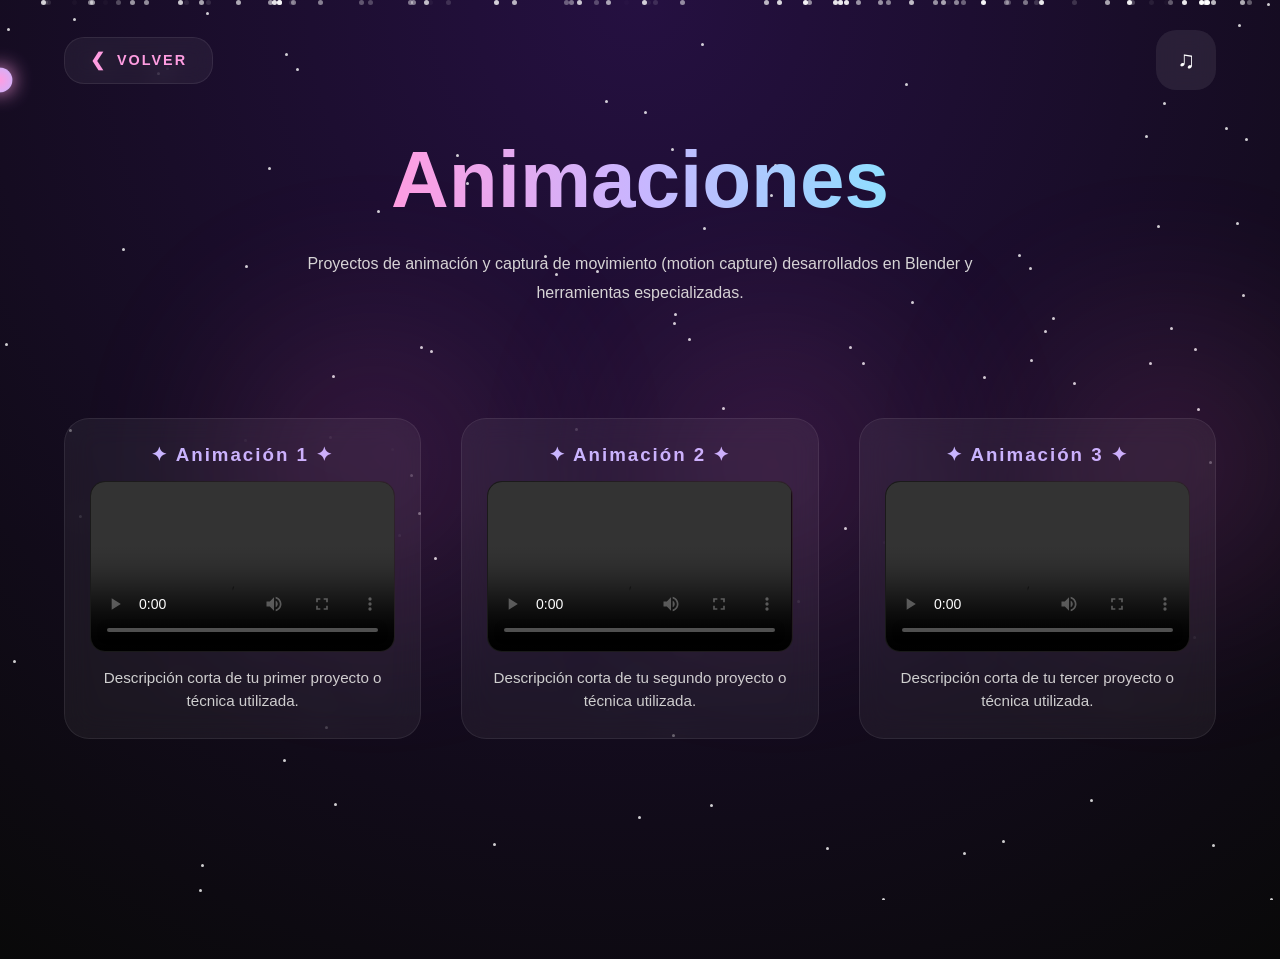
==== projects/animacion.html @ 5d85b941 "Add files via upload" ====
<!DOCTYPE html>
<html lang="es">
<head>
  <meta charset="UTF-8">
  <title>Animaciones - Galería</title>
  <link rel="stylesheet" href="../style.css">
</head>
<body>

  <div class="cursor"></div>
  <div class="stars"></div>
  <div class="particles"></div>

  <audio id="bgMusic" loop>
    <source src="../music/dream.mp3" type="audio/mp3">
  </audio>
  <audio id="hoverSound">
    <source src="../sounds/hover.mp3">
  </audio>

  <section class="project-page">

    <div class="hero-nav">
      <a href="../index.html" class="btn-back">
        <span>&#10094;</span> VOLVER
      </a>
      <div class="music-player">
        <button id="musicBtn">♫</button>
      </div>
    </div>

    <div class="gallery-hero">
      <h1 class="main-title">Animaciones</h1>
      <p class="section-text">
        Proyectos de animación y captura de movimiento (motion capture) desarrollados en Blender y herramientas especializadas.
      </p>
    </div>

    <div class="animation-gallery">
      
      <div class="animation-card">
        <div class="card-glow"></div>
        <h3>✦ Animación 1 ✦</h3>
        <div class="video-container">
          <video controls loop playsinline class="anim-video">
            <source src="../img/PIA.mp4" type="video/mp4">
            Tu navegador no soporta videos.
          </video>
        </div>
        <p class="anim-desc">Descripción corta de tu primer proyecto o técnica utilizada.</p>
      </div>

      <div class="animation-card">
        <div class="card-glow"></div>
        <h3>✦ Animación 2 ✦</h3>
        <div class="video-container">
          <video controls loop playsinline class="anim-video">
            <source src="../img/reel10000-0235.mp4" type="video/mp4">
            Tu navegador no soporta videos.
          </video>
        </div>
        <p class="anim-desc">Descripción corta de tu segundo proyecto o técnica utilizada.</p>
      </div>

      <div class="animation-card">
        <div class="card-glow"></div>
        <h3>✦ Animación 3 ✦</h3>
        <div class="video-container">
          <video controls loop playsinline class="anim-video">
            <source src="../img/VideoEmo.mp4" type="video/mp4">
            Tu navegador no soporta videos.
          </video>
        </div>
        <p class="anim-desc">Descripción corta de tu tercer proyecto o técnica utilizada.</p>
      </div>

    </div>

  </section>

  <script src="../script.js"></script>
</body>
</html>
---- style.css ----
*{
      margin:0;
      padding:0;
      box-sizing:border-box;
    }

    body{
      background:
      radial-gradient(circle at top, #2a1f4d 0%, #151515 45%, #0c0c0c 100%);
      color:white;
      font-family:'Fredoka', sans-serif;
      overflow-x:hidden;
    }

    /* Fondo aesthetic */

    .stars{
      position:fixed;
      width:100%;
      height:100%;
      top:0;
      left:0;
      pointer-events:none;
      z-index:-1;
      overflow:hidden;
    }

    .star{
      position:absolute;
      width:3px;
      height:3px;
      background:white;
      border-radius:50%;
      opacity:.8;
      animation: twinkle 3s infinite ease-in-out;
    }

    @keyframes twinkle{
      0%{ opacity:.2; transform:scale(1);}
      50%{ opacity:1; transform:scale(1.8);}
      100%{ opacity:.2; transform:scale(1);}
    }

    /* Navbar */

    nav{
      width:100%;
      padding:25px 8%;
      display:flex;
      justify-content:space-between;
      align-items:center;

      position:fixed;
      top:0;

      backdrop-filter: blur(10px);
      background:rgba(255,255,255,0.05);

      border-bottom:1px solid rgba(255,255,255,0.08);

      z-index:1000;
    }

    .logo{
      font-size:1.5rem;
      color:#f7b6d2;
      font-weight:600;
    }

    nav ul{
      display:flex;
      gap:25px;
      list-style:none;
    }

    nav a{
      color:white;
      text-decoration:none;
      transition:.3s;
    }

    nav a:hover{
      color:#c8b6ff;
    }

    /* HERO */

    .hero{
      min-height:100vh;
      display:flex;
      align-items:center;
      justify-content:center;
      text-align:center;
      padding:120px 10%;
    }

    .hero-content{
      max-width:850px;
    }

    .subtitle{
      color:#c8b6ff;
      letter-spacing:4px;
      margin-bottom:20px;
      font-family:'Orbitron', sans-serif;
    }

    .hero h1{
      font-size:5rem;
      line-height:1.1;
      margin-bottom:25px;

      background:linear-gradient(
      to right,
      #f7b6d2,
      #c8b6ff,
      #a0e7ff);

      -webkit-background-clip:text;
      -webkit-text-fill-color:transparent;
    }

    .hero p{
      color:#d8d8d8;
      font-size:1.2rem;
      line-height:1.8;
      margin-bottom:40px;
    }

    .buttons{
      display:flex;
      gap:20px;
      justify-content:center;
      flex-wrap:wrap;
    }

    .btn{
      padding:15px 35px;
      border-radius:999px;
      border:none;
      cursor:pointer;
      font-size:1rem;
      transition:.3s;
      text-decoration:none;
    }

    .btn-primary{
      background:#c8b6ff;
      color:black;
      box-shadow:0 0 25px rgba(200,182,255,.5);
    }

    .btn-primary:hover{
      transform:translateY(-5px);
    }

    .btn-secondary{
      background:rgba(255,255,255,.08);
      border:1px solid rgba(255,255,255,.1);
      color:white;
      backdrop-filter: blur(10px);
    }

    .btn-secondary:hover{
      background:rgba(255,255,255,.15);
    }

    /* Secciones */

    section{
      padding:120px 10%;
    }

    .section-title{
      font-size:3rem;
      margin-bottom:20px;
      color:#f7b6d2;
    }

    .section-text{
      color:#d6d6d6;
      max-width:700px;
      line-height:1.8;
      margin-bottom:50px;
    }

    /* About */

    .about-card{
      background:rgba(255,255,255,0.05);
      border:1px solid rgba(255,255,255,0.08);

      backdrop-filter: blur(15px);

      border-radius:30px;
      padding:40px;

      box-shadow:0 0 30px rgba(200,182,255,.1);
    }

    .stats{
      margin-top:30px;
      display:grid;
      grid-template-columns:repeat(auto-fit,minmax(200px,1fr));
      gap:20px;
    }

    .stat-box{
      background:rgba(255,255,255,0.04);
      border-radius:20px;
      padding:20px;
    }

    .stat-box h3{
      color:#a0e7ff;
      margin-bottom:10px;
    }

    /* Proyectos */

    .projects-grid{
      display:grid;
      grid-template-columns:repeat(auto-fit,minmax(280px,1fr));
      gap:30px;
    }

    .project-card{
      background:rgba(255,255,255,0.05);
      border-radius:30px;
      overflow:hidden;

      transition:.4s;

      border:1px solid rgba(255,255,255,.08);
    }

    .project-card:hover{
      transform:translateY(-10px) scale(1.02);

      box-shadow:
      0 0 25px rgba(247,182,210,.2),
      0 0 40px rgba(200,182,255,.2);
    }

    .project-image{
      width:100%;
      height:220px;
      object-fit:cover;
    }

    .project-content{
      padding:25px;
    }

    .project-content h3{
      margin-bottom:10px;
      color:#f7b6d2;
    }

    .project-content p{
      color:#d8d8d8;
      line-height:1.6;
    }

    /* Footer */

    footer{
      text-align:center;
      padding:40px;
      color:#9e9e9e;
    }

    /* Responsive */

    @media(max-width:768px){

      .hero h1{
        font-size:3rem;
      }

      nav{
        flex-direction:column;
        gap:15px;
      }

    }
    /* ========================= */
/* ABOUT SECTION */
/* ========================= */

.about-section{

  min-height:100vh;

  padding:120px 8%;

  display:grid;

  grid-template-columns:
  420px 1fr;

  gap:70px;

  align-items:center;
}

/* LEFT CARD */

.player-card{

  position:relative;

  background:
  linear-gradient(
  145deg,
  rgba(33,18,60,.95),
  rgba(13,10,30,.95));

  border:2px solid rgba(255,255,255,.08);

  border-radius:35px;

  padding:30px;

  overflow:hidden;

  box-shadow:
  0 0 40px rgba(199,130,255,.2),
  0 0 90px rgba(255,105,180,.1);
}

/* glow */

.card-glow{

  position:absolute;

  width:250px;
  height:250px;

  background:#ff6bd6;

  border-radius:50%;

  filter:blur(100px);

  opacity:.18;

  top:-80px;
  right:-80px;
}

/* top */

.player-top{

  display:flex;

  justify-content:space-between;

  align-items:center;

  margin-bottom:25px;
}

.player-id{

  color:#ff9de1;

  font-family:'Orbitron', sans-serif;

  letter-spacing:2px;

  font-size:.9rem;
}

.hearts{

  color:#ff9de1;
}

/* image */

.player-image-container{

  display:flex;
  justify-content:center;

  margin-bottom:25px;
}

.player-image{

  width:100%;
  max-width:300px;

  height:380px;

  object-fit:cover;

  border-radius:25px;

  border:2px solid rgba(255,255,255,.08);

  box-shadow:
  0 0 30px rgba(255,105,180,.2);
}

/* info */

.player-info h1{

  font-size:3rem;

  margin-bottom:10px;

  background:
  linear-gradient(
  to right,
  #ffb7df,
  #c8b6ff);

  -webkit-background-clip:text;
  -webkit-text-fill-color:transparent;
}

.player-info p{

  color:#d5d5d5;

  font-size:1.1rem;

  margin-bottom:30px;
}

/* level */

.level-container{

  display:flex;

  gap:20px;

  align-items:center;
}

.level-box{

  background:
  linear-gradient(
  to right,
  #ff8fd8,
  #c8b6ff);

  color:black;

  font-weight:bold;

  padding:15px 20px;

  border-radius:18px;
}

.xp-container{

  flex:1;
}

.xp-bar{

  width:100%;
  height:14px;

  background:rgba(255,255,255,.08);

  border-radius:999px;

  overflow:hidden;

  margin-bottom:8px;
}

.xp-fill{

  width:72%;
  height:100%;

  background:
  linear-gradient(
  to right,
  #ff8fd8,
  #c8b6ff);

  border-radius:999px;

  box-shadow:
  0 0 15px #ff8fd8;
}

.xp-container span{

  color:#cfcfcf;

  font-size:.9rem;
}

/* cat */

.mini-cat{

  position:absolute;

  bottom:20px;
  right:20px;

  width:55px;
  height:55px;

  background:
  rgba(255,255,255,.08);

  border-radius:18px;

  display:flex;
  justify-content:center;
  align-items:center;

  font-size:1.4rem;

  backdrop-filter: blur(10px);
}

/* RIGHT */

.profile-title{

  color:#ff9de1;

  font-family:'Orbitron', sans-serif;

  letter-spacing:3px;
}

.main-title{

  font-size:5rem;

  line-height:1;

  margin:20px 0;

  background:
  linear-gradient(
  to right,
  #ff9de1,
  #c8b6ff,
  #8fdfff);

  -webkit-background-clip:text;
  -webkit-text-fill-color:transparent;
}

/* description */

.description-box{

  background:
  rgba(255,255,255,.04);

  border:1px solid rgba(255,255,255,.08);

  border-radius:25px;

  padding:30px;

  margin-bottom:40px;

  backdrop-filter: blur(12px);
}

.description-box p{

  color:#e1e1e1;

  line-height:1.8;

  font-size:1.1rem;
}

/* stats */

.stats-container{

  display:flex;

  flex-direction:column;

  gap:25px;

  margin-bottom:50px;
}

.stat-row{

  display:grid;

  grid-template-columns:
  220px 1fr 70px;

  align-items:center;

  gap:20px;
}

.stat-label{

  color:white;

  font-size:1.1rem;
}

.stat-bar{

  width:100%;
  height:18px;

  background:rgba(255,255,255,.06);

  border-radius:999px;

  overflow:hidden;
}

.fill{

  height:100%;

  border-radius:999px;
}

.pink{

  width:92%;

  background:
  linear-gradient(
  to right,
  #ff8fd8,
  #ffb7df);
}

.purple{

  width:84%;

  background:
  linear-gradient(
  to right,
  #9f7cff,
  #c8b6ff);
}

.blue{

  width:95%;

  background:
  linear-gradient(
  to right,
  #7ddfff,
  #b9f0ff);
}

.yellow{

  width:100%;

  background:
  linear-gradient(
  to right,
  #ffe27a,
  #fff0b0);
}

/* abilities */

.abilities-title{

  color:#ff9de1;

  margin-bottom:25px;

  letter-spacing:3px;
}

.abilities-grid{

  display:grid;

  grid-template-columns:
  repeat(auto-fit,minmax(150px,1fr));

  gap:20px;
}

.ability-card{

  background:
  rgba(255,255,255,.05);

  border:1px solid rgba(255,255,255,.08);

  border-radius:22px;

  padding:25px;

  text-align:center;

  transition:.3s;

  backdrop-filter: blur(10px);
}

.ability-card span{

  display:block;

  font-size:2rem;

  margin-bottom:10px;
}

.ability-card:hover{

  transform:
  translateY(-8px);

  box-shadow:
  0 0 25px rgba(255,105,180,.2);
}

/* RESPONSIVE */

@media(max-width:1000px){

  .about-section{

    grid-template-columns:1fr;
  }

  .main-title{

    font-size:3rem;
  }

  .stat-row{

    grid-template-columns:1fr;
  }

}
.project-card{

  text-decoration:none;

  color:white;

  display:block;
}

/* ================= */
/* LOADER */
/* ================= */

#loader{

  position:fixed;

  width:100%;
  height:100vh;

  background:
  radial-gradient(circle at top,#24113d,#090909);

  display:flex;

  justify-content:center;
  align-items:center;

  z-index:999999;

  transition:1s;
}

.loader-box{

  text-align:center;
}

.loader-box h1{

  font-size:4rem;

  margin-bottom:20px;

  background:
  linear-gradient(
  to right,
  #ff9de1,
  #c8b6ff);

  -webkit-background-clip:text;
  -webkit-text-fill-color:transparent;
}

.loader-box p{

  color:#d8d8d8;

  margin-bottom:30px;
}

.loader-bar{

  width:300px;
  height:12px;

  background:rgba(255,255,255,.08);

  border-radius:999px;

  overflow:hidden;
}

.loader-fill{

  width:0%;

  height:100%;

  background:
  linear-gradient(
  to right,
  #ff9de1,
  #c8b6ff);

  animation:loading 3s forwards;
}

@keyframes loading{

  to{
    width:100%;
  }
}
/* ================= */
/* CUSTOM CURSOR */
/* ================= */

body{

  cursor:none;
}

.cursor{

  width:25px;
  height:25px;

  border-radius:50%;

  position:fixed;

  pointer-events:none;

  background:
  radial-gradient(circle,
  #ff9de1,
  #c8b6ff);

  box-shadow:
  0 0 20px #ff9de1;

  transform:
  translate(-50%,-50%);

  z-index:999999;
}
/* ================= */
/* MUSIC PLAYER */
/* ================= */

.music-player{

  position:fixed;

  bottom:30px;
  left:30px;

  z-index:9999;
}

#musicBtn{

  width:60px;
  height:60px;

  border:none;

  border-radius:20px;

  background:
  rgba(255,255,255,.08);

  backdrop-filter:blur(10px);

  color:white;

  font-size:1.5rem;

  cursor:pointer;

  transition:.3s;
}

#musicBtn:hover{

  transform:scale(1.1);

  box-shadow:
  0 0 25px rgba(255,105,180,.4);
}
/* ================= */
/* PARTICLES */
/* ================= */

.particles{

  position:fixed;

  width:100%;
  height:100vh;

  top:0;
  left:0;

  pointer-events:none;

  z-index:-1;
}

.particle{

  position:absolute;

  width:5px;
  height:5px;

  border-radius:50%;

  background:white;

  opacity:.5;

  animation:float 10s linear infinite;
}

@keyframes float{

  0%{

    transform:
    translateY(100vh);

    opacity:0;
  }

  20%{
    opacity:1;
  }

  100%{

    transform:
    translateY(-100vh);

    opacity:0;
  }
}
/* ================= */
/* PAGE TRANSITION */
/* ================= */

body{

  animation:fadeIn 1s;
}

@keyframes fadeIn{

  from{

    opacity:0;
    transform:translateY(20px);
  }

  to{

    opacity:1;
    transform:translateY(0);
  }
}
/* ================= */
/* NAVBAR */
/* ================= */

nav{

  position:fixed;

  width:100%;

  top:0;

  padding:25px 8%;

  display:flex;

  justify-content:space-between;

  align-items:center;

  backdrop-filter:blur(20px);

  background:
  rgba(10,10,20,.5);

  border-bottom:
  1px solid rgba(255,255,255,.08);

  z-index:9999;
}

nav a{

  color:white;

  text-decoration:none;

  transition:.3s;

  position:relative;
}

nav a:hover{

  color:#ff9de1;

  text-shadow:
  0 0 10px #ff9de1;
}
.hidden{

  opacity:0;

  transform:
  translateY(60px);

  transition:1s;
}

.show{

  opacity:1;

  transform:
  translateY(0);
}
body{

  background:
  radial-gradient(
  circle at top,
  #251041,
  #090909);

  overflow-x:hidden;
}
/* ============================================================ */
/* BANNER CINEMATOGRÁFICO FULL-SCREEN (CORREGIDO Y LIMPIO) */
/* ============================================================ */
/* Quitar margen global para que el video toque el borde superior */
section.project-page {
  padding-top: 0;
  padding-left: 0;
  padding-right: 0;
}
/* 1. Contenedor Principal: Ocupa toda la pantalla de borde a borde sin desbordarse */
.video-hero {
  position: relative;
  width: 100vw;
  height: 100vh; 
  left: 50%; 
  transform: translateX(-50%); /* Truco para centrar perfectamente el 100vw */
  margin-top: 0;
  margin-bottom: 80px; 
  overflow: hidden;
}

/* 2. El Video */
.project-video {
  position: absolute;
  top: 0;
  left: 0;
  width: 100%;
  height: 100%;
  object-fit: cover; 
  z-index: 1;
}

/* 3. Degradado Lateral: Más oscuro a la derecha para el texto, transparente a la izquierda para el personaje */
/* Degradado oscuro a la izquierda para el texto, transparente a la derecha para el personaje */
.video-hero::before {
  content: '';
  position: absolute;
  top: 0;
  left: 0;
  width: 100%;
  height: 100%;
  background: linear-gradient(to right, rgba(12,12,12,0.95) 0%, rgba(12,12,12,0.5) 45%, transparent 100%);
  z-index: 2;
  pointer-events: none; 
}
/* 4. Barra Superior Transparente (Botón Volver y Música) */
.hero-nav {
  position: absolute;
  top: 0;
  left: 0;
  width: 100%;
  padding: 30px 5%; /* Usa porcentajes para que no se pegue a las orillas en pantallas pequeñas */
  display: flex;
  justify-content: space-between; 
  align-items: center;
  z-index: 10;
}

.hero-nav .music-player {
  position: static; 
  margin: 0;
}

/* Contenedor de Texto a la IZQUIERDA */
.hero-text-side {
  position: absolute;
  top: 50%;
  left: 5%; /* Se movió de la derecha a la izquierda */
  transform: translateY(-50%); 
  max-width: 500px; 
  text-align: left; /* Alineado a la izquierda */
  z-index: 5;
  display: flex;
  flex-direction: column;
  align-items: flex-start; /* Alineado a la izquierda */
  gap: 15px;
}

/* 6. Textos del Hero */
.hero-text-side .main-title {
  font-size: 4.5rem; 
  margin: 0;
  line-height: 1.1;
  text-shadow: 0 0 15px rgba(0, 0, 0, 0.9), 0 0 30px rgba(247, 182, 210, 0.4);
}

.hero-text-side .section-text {
  font-size: 1.2rem;
  margin: 0;
  color: #e1e1e1;
}

/* ============================================================ */
/* BOTÓN DE REGRESAR */
/* ============================================================ */
.btn-back {
  display: inline-flex;
  align-items: center;
  gap: 10px;
  text-decoration: none;
  color: #ff9de1;
  font-family: 'Orbitron', sans-serif;
  font-size: 0.9rem;
  font-weight: bold;
  letter-spacing: 2px;
  background: rgba(255, 255, 255, 0.05);
  border: 1px solid rgba(255, 255, 255, 0.08);
  padding: 12px 25px;
  border-radius: 20px;
  backdrop-filter: blur(10px);
  transition: all 0.3s ease;
  cursor: pointer;
  margin: 0; /* Evita que choque con la barra */
}

.btn-back:hover {
  color: black;
  background: linear-gradient(to right, #ff8fd8, #c8b6ff);
  box-shadow: 0 0 25px rgba(255, 143, 216, 0.5);
  transform: translateX(-5px); 
}

.btn-back span {
  font-size: 1.1rem;
  transition: transform 0.3s ease;
}

.btn-back:hover span {
  transform: translateX(-3px);
}

/* ============================================================ */
/* GALERÍA DE PERSONAJES (CARRUSELES) */
/* ============================================================ */
.character-gallery {
  display: grid;
  grid-template-columns: repeat(auto-fit, minmax(300px, 1fr));
  gap: 40px;
  margin-top: 40px;
  padding: 0 5%;
}

.character-card {
  background: rgba(255,255,255,0.05);
  border: 1px solid rgba(255,255,255,0.08);
  backdrop-filter: blur(15px);
  border-radius: 25px;
  padding: 20px;
  text-align: center;
  position: relative;
  transition: transform 0.3s;
}

.character-card:hover {
  transform: translateY(-5px);
  box-shadow: 0 0 25px rgba(200,182,255,0.2);
}

.character-card h3 {
  color: #c8b6ff;
  margin-bottom: 20px;
  font-family: 'Orbitron', sans-serif;
  letter-spacing: 2px;
}

.carousel-container {
  position: relative;
  width: 100%;
  overflow: hidden;
  border-radius: 15px;
}

.carousel-track {
  display: flex;
  transition: transform 0.4s ease-in-out;
}

.carousel-track img {
  width: 100%;
  flex-shrink: 0;
  object-fit: cover;
  border-radius: 15px;
}

.carousel-btn {
  position: absolute;
  top: 50%;
  transform: translateY(-50%);
  background: rgba(0, 0, 0, 0.5);
  color: white;
  border: none;
  font-size: 1.5rem;
  padding: 10px 15px;
  cursor: pointer;
  border-radius: 50%;
  transition: 0.3s;
}

.carousel-btn:hover {
  background: #ff9de1;
  box-shadow: 0 0 15px #ff9de1;
}

.carousel-btn.prev { left: 10px; }
.carousel-btn.next { right: 10px; }
/* ============================================================ */
/* ESTILOS PARA LA GALERÍA 2D (CARRUSEL GRANDE) */
/* ============================================================ */

.gallery-hero {
  text-align: center;
  padding: 40px 5% 20px 5%;
  margin-top: 80px;
  display: flex;
  flex-direction: column;
  align-items: center;
  gap: 10px;
}

/* Contenedor principal que centra y da tamaño al carrusel */
.large-carousel-wrapper {
  max-width: 950px; /* Tamaño expandido para tus dibujos */
  margin: 0 auto 100px auto;
  padding: 0 20px;
  position: relative;
  z-index: 5;
}

/* El marco del carrusel con la estética glassmorphism y neón rosa/morado */
.large-carousel-wrapper .carousel-container {
  border: 2px solid rgba(255, 255, 255, 0.08);
  box-shadow: 
    0 0 40px rgba(247, 182, 210, 0.25), 
    0 0 80px rgba(200, 182, 255, 0.15);
  background: rgba(21, 13, 36, 0.4);
  backdrop-filter: blur(15px);
  border-radius: 30px;
  overflow: hidden;
}

/* Formato de las imágenes grandes */
.large-carousel-wrapper .carousel-track img {
  width: 100%;
  height: 600px; /* Altura ideal fija para que impacte visualmente */
  object-fit: contain; /* Evita que tus dibujos se corten o se estiren; se adaptan perfecto */
  background: rgba(12, 12, 12, 0.3); /* Fondo oscuro por si el dibujo es vertical u horizontal corto */
  padding: 25px;
}

/* Ajuste fino para los botones del carrusel grande */
.large-carousel-wrapper .carousel-btn {
  background: rgba(12, 12, 12, 0.6);
  border: 1px solid rgba(255, 255, 255, 0.1);
  font-size: 1.8rem;
  padding: 12px 18px;
}
/* ============================================================ */
/* ESTILOS PARA LA GALERÍA DE ANIMACIONES (VIDEOS) */
/* ============================================================ */

/* Contenedor de la rejilla de videos */
.animation-gallery {
  display: grid;
  grid-template-columns: repeat(auto-fit, minmax(320px, 1fr));
  gap: 40px;
  margin-top: 40px;
  padding: 0 5% 100px 5%;
}

/* Tarjeta contenedora de cada video */
.animation-card {
  background: rgba(255, 255, 255, 0.05);
  border: 1px solid rgba(255, 255, 255, 0.08);
  backdrop-filter: blur(15px);
  border-radius: 25px;
  padding: 25px;
  text-align: center;
  position: relative;
  transition: transform 0.3s, box-shadow 0.3s;
  display: flex;
  flex-direction: column;
  gap: 15px;
}

.animation-card:hover {
  transform: translateY(-5px);
  box-shadow: 0 0 25px rgba(200, 182, 255, 0.25);
}

.animation-card h3 {
  color: #c8b6ff;
  font-family: 'Orbitron', sans-serif;
  letter-spacing: 2px;
  margin: 0;
}

/* Contenedor interno del video para recortar bordes */
.video-container {
  width: 100%;
  border-radius: 15px;
  overflow: hidden;
  border: 1px solid rgba(255, 255, 255, 0.1);
  background: #000; /* Fondo negro por si el formato del video varía */
  aspect-ratio: 16 / 9; /* Mantiene una proporción de video estándar */
  display: flex;
  align-items: center;
  justify-content: center;
}

/* El elemento de video real */
.anim-video {
  width: 100%;
  height: 100%;
  object-fit: cover; /* Cambia a "contain" si no quieres que se recorte nada del formato original */
}

/* Texto descriptivo abajo de cada video */
.anim-desc {
  font-size: 0.95rem;
  color: #cfcfcf;
  line-height: 1.5;
  margin: 0;
  font-family: 'Fredoka', sans-serif;
}
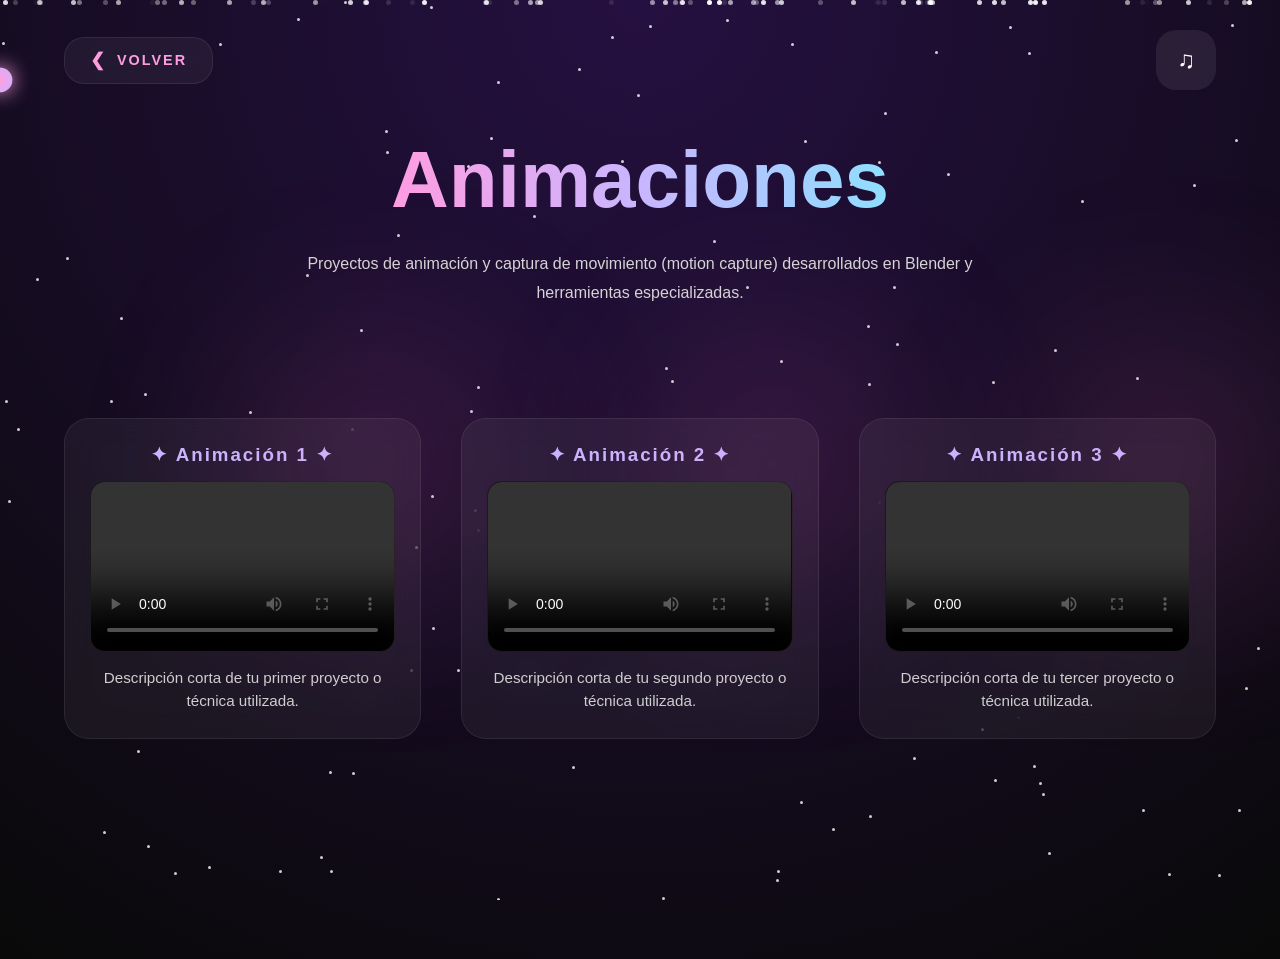
==== commit d3df8284: "Fix HTML encoding issues in animacion.htmlCM" ====
--- a/projects/animacion.html
+++ b/projects/animacion.html
@@ -67,7 +67,7 @@
         <h3>✦ Animación 3 ✦</h3>
         <div class="video-container">
           <video controls loop playsinline class="anim-video">
-            <source src="../img/VideoEmo.mp4" type="video/mp4">
+            <source src="../img/VIDEO.mp4" type="video/mp4">
             Tu navegador no soporta videos.
           </video>
         </div>
@@ -80,4 +80,4 @@
 
   <script src="../script.js"></script>
 </body>
-</html>+</html>
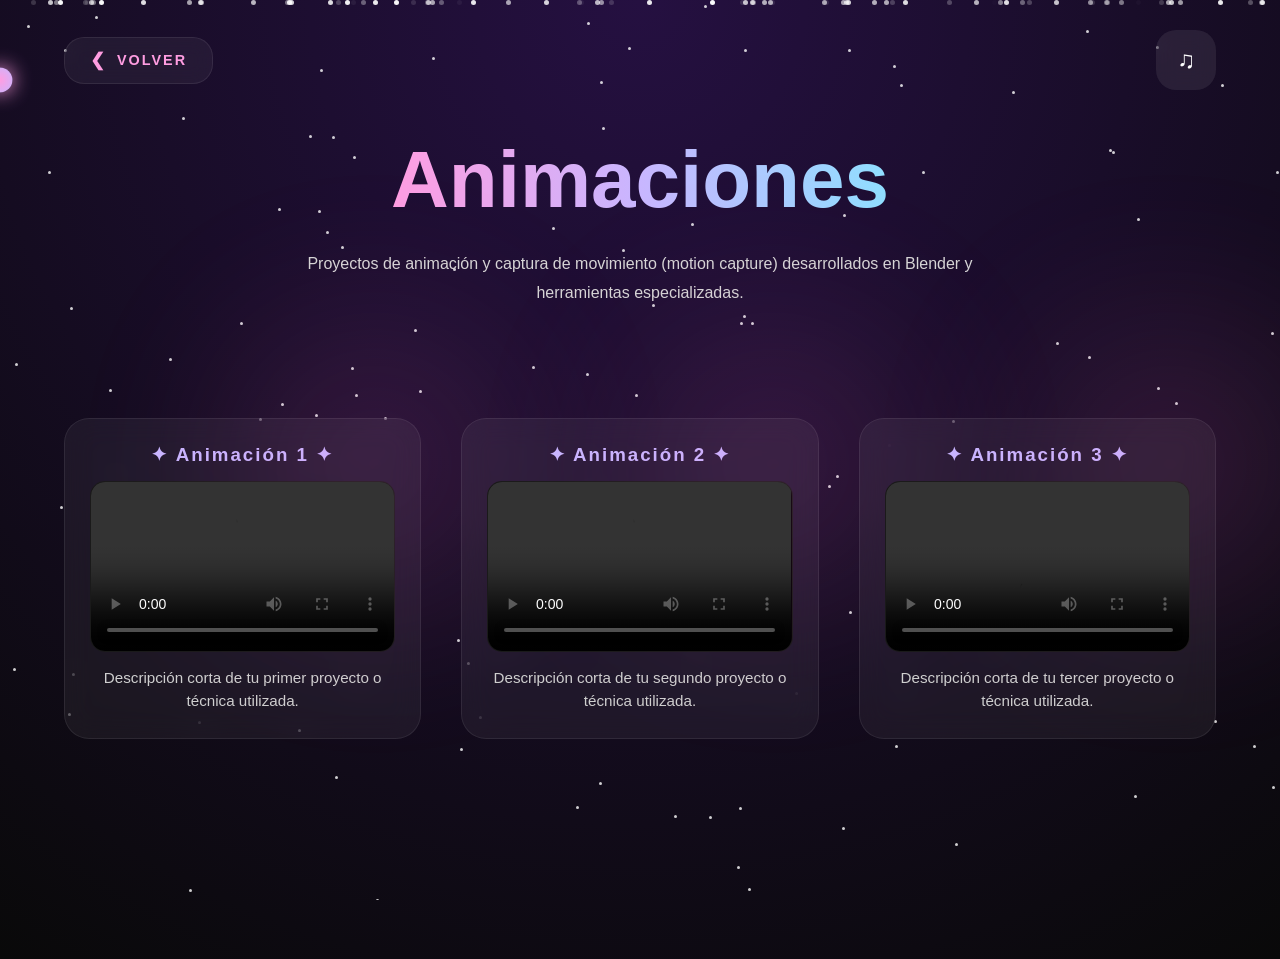
==== commit 15db2f98: "Fix HTML encoding issues in animacion.html" ====
--- a/projects/animacion.html
+++ b/projects/animacion.html
@@ -67,7 +67,7 @@
         <h3>✦ Animación 3 ✦</h3>
         <div class="video-container">
           <video controls loop playsinline class="anim-video">
-            <source src="../img/VIDEO.mp4" type="video/mp4">
+            <source src="../img/VIDEO.avi" type="video/mp4">
             Tu navegador no soporta videos.
           </video>
         </div>
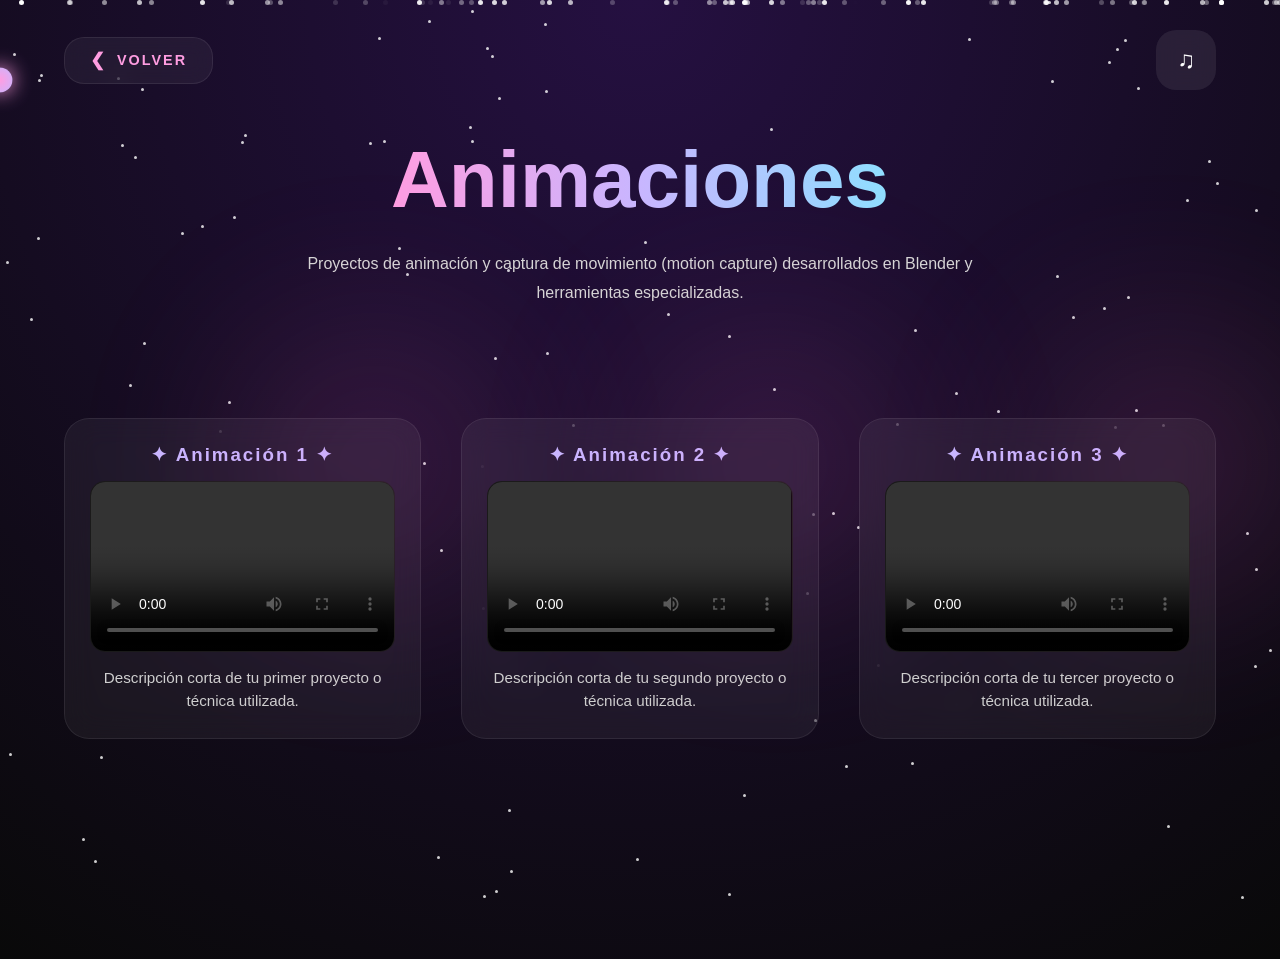
==== commit abf41415: "Fix video source for third animation Updated video source for the third animation card." ====
--- a/projects/animacion.html
+++ b/projects/animacion.html
@@ -67,7 +67,7 @@
         <h3>✦ Animación 3 ✦</h3>
         <div class="video-container">
           <video controls loop playsinline class="anim-video">
-            <source src="../img/VIDEO.avi" type="video/mp4">
+            <source src="../img/VIDEO.mp4" type="video/mp4">
             Tu navegador no soporta videos.
           </video>
         </div>
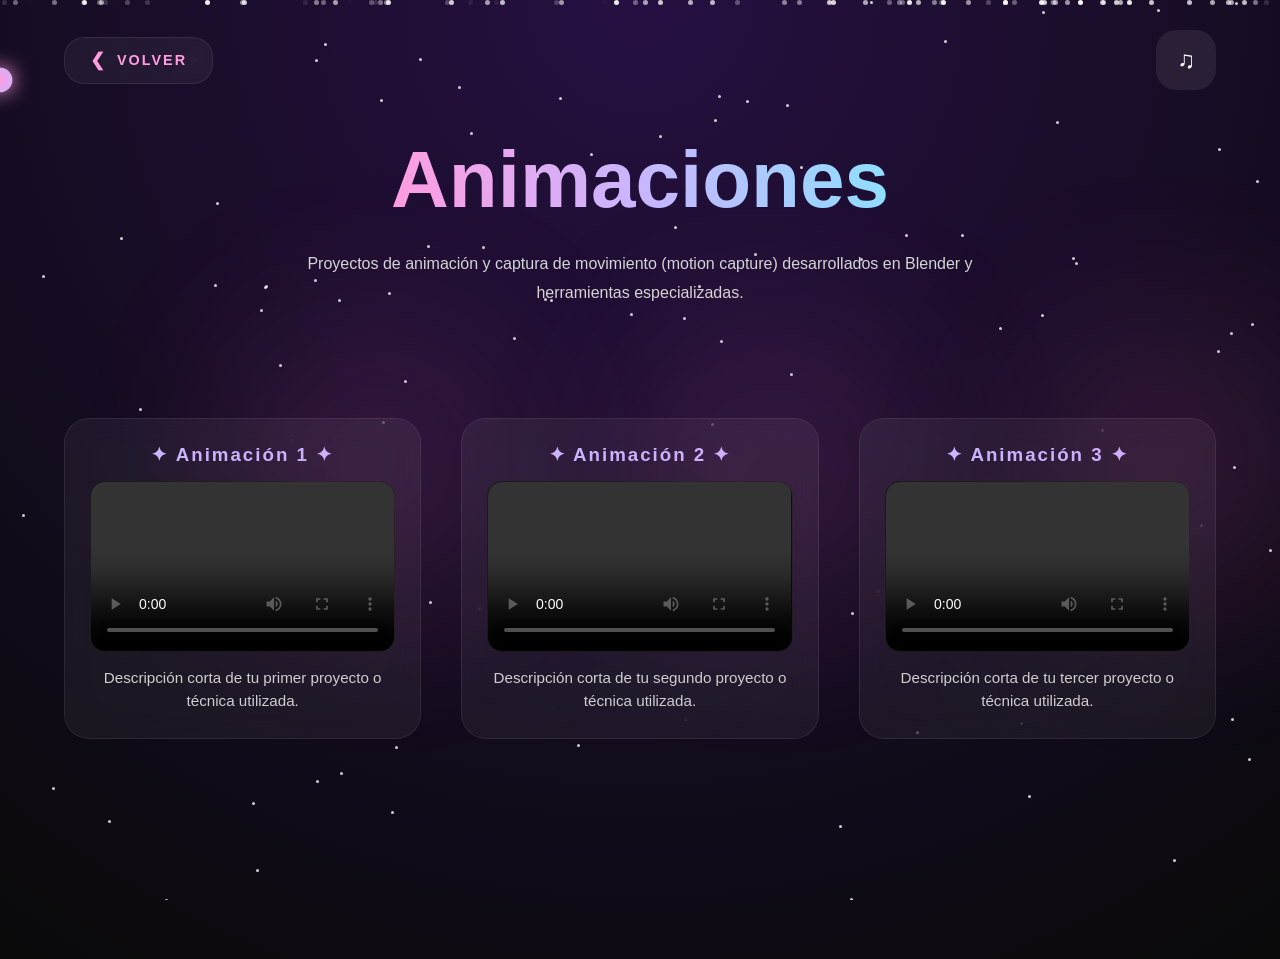
==== commit f60c9db3: "Update animacion.html" ====
--- a/projects/animacion.html
+++ b/projects/animacion.html
@@ -67,7 +67,7 @@
         <h3>✦ Animación 3 ✦</h3>
         <div class="video-container">
           <video controls loop playsinline class="anim-video">
-            <source src="../img/VIDEO.mp4" type="video/mp4">
+            <source src="../img/VideoEmo.mp4" type="video/mp4">
             Tu navegador no soporta videos.
           </video>
         </div>
